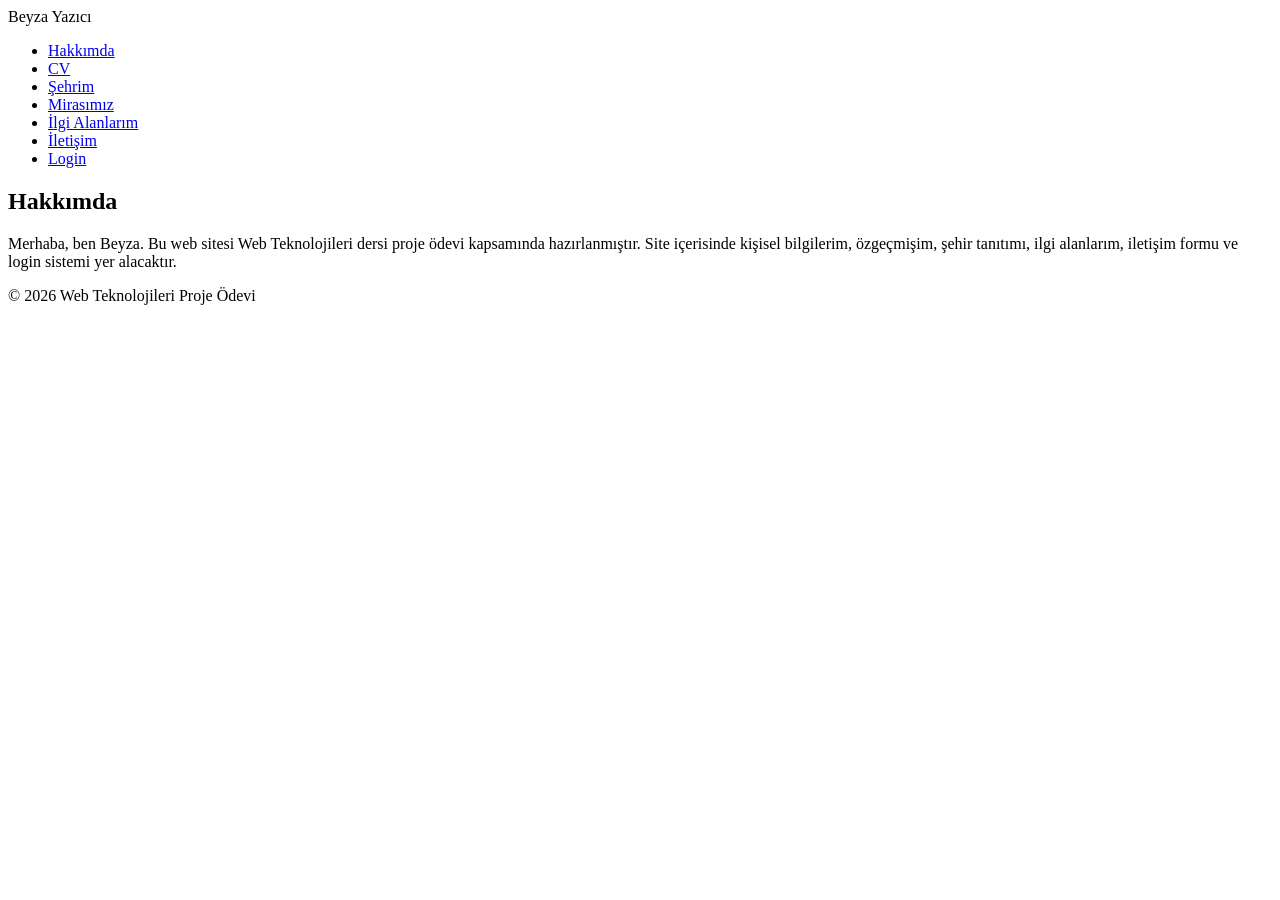
==== index.html @ b82f7637 "add common navbar footer and base styles" ====
<!DOCTYPE html>
<html lang="tr">
<head>
    <meta charset="UTF-8">
    <meta name="viewport" content="width=device-width, initial-scale=1.0">
    <title>Hakkımda | Web Teknolojileri Projesi</title>
    <link rel="stylesheet" href="css/style.css">
</head>
<body>

<header>
    <nav class="navbar">
        <div class="logo">Beyza Yazıcı</div>
        <ul class="nav-links">
            <li><a href="index.html">Hakkımda</a></li>
            <li><a href="cv.html">CV</a></li>
            <li><a href="sehrim.html">Şehrim</a></li>
            <li><a href="mirasimiz.html">Mirasımız</a></li>
            <li><a href="ilgi-alanlarim.html">İlgi Alanlarım</a></li>
            <li><a href="iletisim.html">İletişim</a></li>
            <li><a href="login.html">Login</a></li>
        </ul>
    </nav>
</header>

<main>
    <section class="hero">
        <h1>Hakkımda</h1>
        <p>
            Merhaba, ben Beyza. Bu web sitesi Web Teknolojileri dersi proje ödevi kapsamında hazırlanmıştır.
            Site içerisinde kişisel bilgilerim, özgeçmişim, şehir tanıtımı, ilgi alanlarım, iletişim formu ve login sistemi yer alacaktır.
        </p>
    </section>
</main>

<footer>
    <p>© 2026 Web Teknolojileri Proje Ödevi</p>
</footer>

</body>
</html>
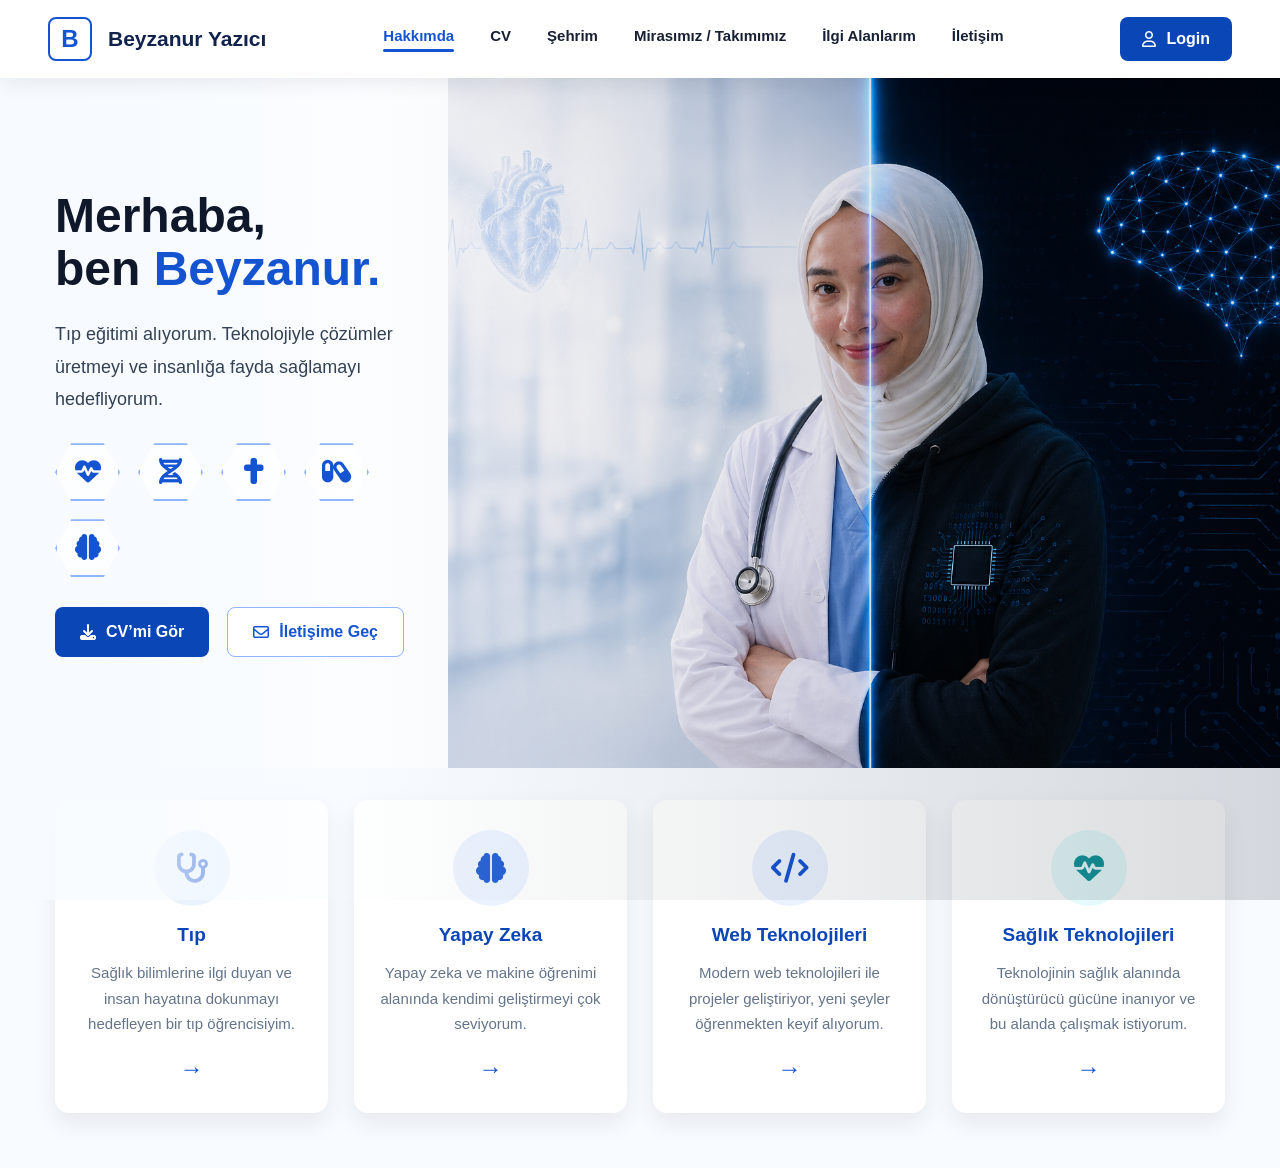
==== commit 2d5d49b0: "Gün 3: Ana sayfa tasarımı ve CV sayfası eklendi" ====
--- a/index.html
+++ b/index.html
@@ -1,41 +1,134 @@
 <!DOCTYPE html>
 <html lang="tr">
 <head>
-    <meta charset="UTF-8">
-    <meta name="viewport" content="width=device-width, initial-scale=1.0">
-    <title>Hakkımda | Web Teknolojileri Projesi</title>
-    <link rel="stylesheet" href="css/style.css">
+  <meta charset="UTF-8" />
+  <meta name="viewport" content="width=device-width, initial-scale=1.0" />
+  <title>Beyzanur Yazıcı | Kişisel Web Sitesi</title>
+
+  <link rel="stylesheet" href="css/style.css" />
+
+  <link
+    rel="stylesheet"
+    href="https://cdnjs.cloudflare.com/ajax/libs/font-awesome/6.5.1/css/all.min.css"
+  />
 </head>
+
 <body>
 
-<header>
-    <nav class="navbar">
-        <div class="logo">Beyza Yazıcı</div>
-        <ul class="nav-links">
-            <li><a href="index.html">Hakkımda</a></li>
-            <li><a href="cv.html">CV</a></li>
-            <li><a href="sehrim.html">Şehrim</a></li>
-            <li><a href="mirasimiz.html">Mirasımız</a></li>
-            <li><a href="ilgi-alanlarim.html">İlgi Alanlarım</a></li>
-            <li><a href="iletisim.html">İletişim</a></li>
-            <li><a href="login.html">Login</a></li>
-        </ul>
+  <!-- NAVBAR -->
+  <header class="navbar">
+    <div class="logo-area">
+      <div class="logo">B</div>
+      <span>Beyzanur Yazıcı</span>
+    </div>
+
+    <nav class="menu">
+      <a href="index.html" class="active">Hakkımda</a>
+      <a href="cv.html">CV</a>
+      <a href="sehrim.html">Şehrim</a>
+      <a href="mirasimiz.html">Mirasımız / Takımımız</a>
+      <a href="ilgi-alanlarim.html">İlgi Alanlarım</a>
+      <a href="iletisim.html">İletişim</a>
     </nav>
-</header>
 
-<main>
+    <a href="login.html" class="login-btn">
+      <i class="fa-regular fa-user"></i>
+      Login
+    </a>
+  </header>
+
+  <!-- HERO SECTION -->
+  <main>
+
     <section class="hero">
-        <h1>Hakkımda</h1>
+      <div class="hero-content">
+        <h1>Merhaba,<br>ben <span>Beyzanur.</span></h1>
+
         <p>
-            Merhaba, ben Beyza. Bu web sitesi Web Teknolojileri dersi proje ödevi kapsamında hazırlanmıştır.
-            Site içerisinde kişisel bilgilerim, özgeçmişim, şehir tanıtımı, ilgi alanlarım, iletişim formu ve login sistemi yer alacaktır.
+          Tıp eğitimi alıyorum. Teknolojiyle çözümler üretmeyi
+          ve insanlığa fayda sağlamayı hedefliyorum.
         </p>
+
+        <div class="icon-grid">
+          <div><i class="fa-solid fa-heart-pulse"></i></div>
+          <div><i class="fa-solid fa-dna"></i></div>
+          <div><i class="fa-solid fa-cross"></i></div>
+          <div><i class="fa-solid fa-capsules"></i></div>
+          <div><i class="fa-solid fa-brain"></i></div>
+        </div>
+
+        <div class="hero-buttons">
+          <a href="cv.html" class="primary-btn">
+            <i class="fa-solid fa-download"></i>
+            CV’mi Gör
+          </a>
+
+          <a href="iletisim.html" class="secondary-btn">
+            <i class="fa-regular fa-envelope"></i>
+            İletişime Geç
+          </a>
+        </div>
+      </div>
+
+      <div class="hero-image">
+        <img src="img/hero-beyza.png" alt="Beyzanur Yazıcı tıp ve teknoloji temalı görsel">
+      </div>
     </section>
-</main>
 
-<footer>
-    <p>© 2026 Web Teknolojileri Proje Ödevi</p>
-</footer>
+    <!-- CARDS -->
+    <section class="interest-section">
+
+      <article class="interest-card">
+        <div class="card-icon">
+          <i class="fa-solid fa-stethoscope"></i>
+        </div>
+        <h3>Tıp</h3>
+        <p>
+          Sağlık bilimlerine ilgi duyan ve insan hayatına dokunmayı
+          hedefleyen bir tıp öğrencisiyim.
+        </p>
+        <span>→</span>
+      </article>
+
+      <article class="interest-card">
+        <div class="card-icon">
+          <i class="fa-solid fa-brain"></i>
+        </div>
+        <h3>Yapay Zeka</h3>
+        <p>
+          Yapay zeka ve makine öğrenimi alanında kendimi geliştirmeyi
+          çok seviyorum.
+        </p>
+        <span>→</span>
+      </article>
+
+      <article class="interest-card">
+        <div class="card-icon">
+          <i class="fa-solid fa-code"></i>
+        </div>
+        <h3>Web Teknolojileri</h3>
+        <p>
+          Modern web teknolojileri ile projeler geliştiriyor, yeni şeyler
+          öğrenmekten keyif alıyorum.
+        </p>
+        <span>→</span>
+      </article>
+
+      <article class="interest-card">
+        <div class="card-icon green">
+          <i class="fa-solid fa-heart-pulse"></i>
+        </div>
+        <h3>Sağlık Teknolojileri</h3>
+        <p>
+          Teknolojinin sağlık alanında dönüştürücü gücüne inanıyor ve
+          bu alanda çalışmak istiyorum.
+        </p>
+        <span>→</span>
+      </article>
+
+    </section>
+
+  </main>
 
 </body>
 </html>
--- a/css/style.css
+++ b/css/style.css
@@ -0,0 +1,606 @@
+* {
+  margin: 0;
+  padding: 0;
+  box-sizing: border-box;
+  font-family: "Segoe UI", sans-serif;
+}
+
+body {
+  background: #f6f9ff;
+  color: #0f172a;
+}
+
+/* NAVBAR */
+
+.navbar {
+  width: 100%;
+  height: 78px;
+  background: #ffffff;
+  display: flex;
+  align-items: center;
+  justify-content: space-between;
+  padding: 0 48px;
+  box-shadow: 0 4px 20px rgba(15, 23, 42, 0.08);
+  position: sticky;
+  top: 0;
+  z-index: 10;
+}
+
+.logo-area {
+  display: flex;
+  align-items: center;
+  gap: 16px;
+  font-size: 21px;
+  font-weight: 700;
+  color: #10224d;
+}
+
+.logo {
+  width: 44px;
+  height: 44px;
+  border: 2px solid #1554d1;
+  color: #1554d1;
+  display: flex;
+  align-items: center;
+  justify-content: center;
+  font-weight: 800;
+  font-size: 24px;
+  border-radius: 8px;
+}
+
+.menu {
+  display: flex;
+  gap: 36px;
+}
+
+.menu a {
+  text-decoration: none;
+  color: #172033;
+  font-weight: 600;
+  font-size: 15px;
+  position: relative;
+  padding-bottom: 8px;
+}
+
+.menu a.active,
+.menu a:hover {
+  color: #1554d1;
+}
+
+.menu a.active::after,
+.menu a:hover::after {
+  content: "";
+  width: 100%;
+  height: 3px;
+  background: #1554d1;
+  position: absolute;
+  left: 0;
+  bottom: 0;
+  border-radius: 6px;
+}
+
+.login-btn {
+  text-decoration: none;
+  background: #0b46b7;
+  color: white;
+  padding: 13px 22px;
+  border-radius: 8px;
+  font-weight: 600;
+  display: flex;
+  gap: 10px;
+  align-items: center;
+}
+
+/* HERO */
+
+.hero {
+  min-height: 690px;
+  display: grid;
+  grid-template-columns: 35% 65%;
+  align-items: center;
+  background: linear-gradient(90deg, #f7fbff 0%, #ffffff 45%, #06111f 100%);
+  overflow: hidden;
+}
+
+.hero-content {
+  padding-left: 55px;
+  z-index: 2;
+}
+
+.hero-content h1 {
+  font-size: 48px;
+  line-height: 1.12;
+  margin-bottom: 22px;
+  color: #0f172a;
+}
+
+.hero-content h1 span {
+  color: #1554d1;
+}
+
+.hero-content p {
+  max-width: 390px;
+  font-size: 18px;
+  line-height: 1.8;
+  color: #334155;
+  margin-bottom: 28px;
+  font-weight: 500;
+}
+
+.icon-grid {
+  display: flex;
+  flex-wrap: wrap;
+  gap: 18px;
+  max-width: 320px;
+  margin-bottom: 30px;
+}
+
+.icon-grid div {
+  width: 65px;
+  height: 58px;
+  border: 2px solid #8fb5ff;
+  color: #1554d1;
+  display: flex;
+  align-items: center;
+  justify-content: center;
+  font-size: 26px;
+  clip-path: polygon(
+    25% 0%,
+    75% 0%,
+    100% 50%,
+    75% 100%,
+    25% 100%,
+    0% 50%
+  );
+  background: rgba(255, 255, 255, 0.75);
+}
+
+.hero-buttons {
+  display: flex;
+  gap: 18px;
+}
+
+.primary-btn,
+.secondary-btn {
+  text-decoration: none;
+  padding: 15px 25px;
+  border-radius: 8px;
+  font-weight: 700;
+  display: inline-flex;
+  gap: 10px;
+  align-items: center;
+}
+
+.primary-btn {
+  background: #0b46b7;
+  color: white;
+}
+
+.secondary-btn {
+  background: white;
+  color: #1554d1;
+  border: 1.5px solid #8fb5ff;
+}
+
+.hero-image {
+  height: 100%;
+  display: flex;
+  align-items: center;
+  justify-content: center;
+}
+
+.hero-image img {
+  width: 100%;
+  height: 690px;
+  object-fit: cover;
+  object-position: center;
+}
+
+.hero-image::before {
+  content: "";
+  position: absolute;
+  inset: 0;
+  background: linear-gradient(
+    90deg,
+    #f7fbff 0%,
+    rgba(247, 251, 255, 0.75) 12%,
+    rgba(247, 251, 255, 0.15) 28%,
+    rgba(6, 17, 31, 0.05) 55%,
+    rgba(6, 17, 31, 0.15) 100%
+  );
+  z-index: 1;
+  pointer-events: none;
+}
+/* CARDS */
+
+.interest-section {
+  display: grid;
+  grid-template-columns: repeat(4, 1fr);
+  gap: 26px;
+  padding: 32px 55px 55px;
+  background: #f8fbff;
+}
+
+.interest-card {
+  background: white;
+  min-height: 270px;
+  border-radius: 14px;
+  padding: 30px 24px;
+  text-align: center;
+  box-shadow: 0 10px 25px rgba(15, 23, 42, 0.08);
+  transition: 0.3s ease;
+}
+
+.interest-card:hover {
+  transform: translateY(-8px);
+  box-shadow: 0 16px 34px rgba(15, 23, 42, 0.14);
+}
+
+.card-icon {
+  width: 76px;
+  height: 76px;
+  border-radius: 50%;
+  background: #eaf2ff;
+  color: #1554d1;
+  display: flex;
+  align-items: center;
+  justify-content: center;
+  font-size: 30px;
+  margin: 0 auto 18px;
+}
+
+.card-icon.green {
+  background: #e5fbfb;
+  color: #15959b;
+}
+
+.interest-card h3 {
+  color: #0b46b7;
+  font-size: 19px;
+  margin-bottom: 14px;
+}
+
+.interest-card p {
+  color: #64748b;
+  line-height: 1.7;
+  font-size: 15px;
+  margin-bottom: 18px;
+}
+
+.interest-card span {
+  color: #1554d1;
+  font-size: 24px;
+  font-weight: 700;
+}
+
+/* RESPONSIVE */
+
+@media (max-width: 1100px) {
+  .navbar {
+    padding: 0 24px;
+  }
+
+  .menu {
+    gap: 20px;
+  }
+
+  .hero {
+    grid-template-columns: 1fr;
+  }
+
+  .hero-content {
+    padding: 50px 35px;
+  }
+
+  .hero-image img {
+    height: auto;
+  }
+
+  .interest-section {
+    grid-template-columns: repeat(2, 1fr);
+  }
+}
+
+@media (max-width: 768px) {
+  .navbar {
+    height: auto;
+    padding: 20px;
+    flex-direction: column;
+    gap: 18px;
+  }
+
+  .menu {
+    flex-wrap: wrap;
+    justify-content: center;
+    gap: 18px;
+  }
+
+  .hero-content h1 {
+    font-size: 38px;
+  }
+
+  .hero-buttons {
+    flex-direction: column;
+    max-width: 260px;
+  }
+
+  .interest-section {
+    grid-template-columns: 1fr;
+    padding: 28px 22px;
+  }
+}
+
+
+/* CV PAGE */
+
+.cv-page {
+  background: #f8fbff;
+  min-height: 100vh;
+}
+
+.cv-hero {
+  padding: 80px 55px 55px;
+  background: linear-gradient(135deg, #ffffff 0%, #eef5ff 55%, #dcecff 100%);
+}
+
+.small-title {
+  color: #1554d1;
+  font-weight: 800;
+  letter-spacing: 1px;
+  margin-bottom: 12px;
+  text-transform: uppercase;
+}
+
+.cv-hero h1 {
+  max-width: 850px;
+  font-size: 44px;
+  color: #0f172a;
+  margin-bottom: 18px;
+}
+
+.cv-hero p {
+  max-width: 850px;
+  font-size: 18px;
+  line-height: 1.8;
+  color: #475569;
+}
+
+.cv-layout {
+  display: grid;
+  grid-template-columns: 320px 1fr;
+  gap: 30px;
+  padding: 40px 55px 70px;
+}
+
+.cv-profile-card {
+  background: white;
+  border-radius: 18px;
+  padding: 32px 24px;
+  box-shadow: 0 12px 30px rgba(15, 23, 42, 0.08);
+  text-align: center;
+  height: fit-content;
+  position: sticky;
+  top: 110px;
+}
+
+.profile-icon {
+  width: 88px;
+  height: 88px;
+  background: #eaf2ff;
+  color: #1554d1;
+  border-radius: 50%;
+  display: flex;
+  align-items: center;
+  justify-content: center;
+  margin: 0 auto 18px;
+  font-size: 34px;
+}
+
+.cv-profile-card h2 {
+  color: #0f172a;
+  margin-bottom: 8px;
+}
+
+.dual-role {
+  color: #1554d1;
+  font-weight: 800;
+  line-height: 1.6;
+  margin-bottom: 12px;
+}
+
+.badge {
+  background: #0b46b7;
+  color: white;
+  padding: 8px 14px;
+  border-radius: 999px;
+  font-size: 13px;
+  font-weight: 700;
+  margin: 10px auto 24px;
+  display: inline-block;
+}
+
+.profile-info {
+  display: flex;
+  flex-direction: column;
+  gap: 14px;
+  text-align: left;
+}
+
+.profile-info span {
+  color: #475569;
+  font-weight: 600;
+  display: flex;
+  gap: 10px;
+  align-items: center;
+}
+
+.profile-info i {
+  color: #1554d1;
+}
+
+.cv-content {
+  display: flex;
+  flex-direction: column;
+  gap: 28px;
+}
+
+.cv-section {
+  background: white;
+  border-radius: 18px;
+  padding: 32px;
+  box-shadow: 0 12px 30px rgba(15, 23, 42, 0.07);
+}
+
+.section-header {
+  display: flex;
+  align-items: center;
+  gap: 14px;
+  margin-bottom: 26px;
+}
+
+.section-header i {
+  width: 46px;
+  height: 46px;
+  border-radius: 14px;
+  background: #eaf2ff;
+  color: #1554d1;
+  display: flex;
+  align-items: center;
+  justify-content: center;
+  font-size: 20px;
+}
+
+.section-header h2 {
+  color: #0f172a;
+  font-size: 25px;
+}
+
+.timeline-item {
+  border-left: 3px solid #1554d1;
+  padding-left: 22px;
+  margin-bottom: 26px;
+  position: relative;
+}
+
+.timeline-item:last-child {
+  margin-bottom: 0;
+}
+
+.timeline-item::before {
+  content: "";
+  width: 13px;
+  height: 13px;
+  background: #1554d1;
+  border-radius: 50%;
+  position: absolute;
+  left: -8px;
+  top: 4px;
+}
+
+.timeline-date {
+  color: #1554d1;
+  font-weight: 800;
+  font-size: 14px;
+}
+
+.timeline-item h3 {
+  margin: 8px 0;
+  color: #0f172a;
+  font-size: 20px;
+}
+
+.timeline-item p,
+.cv-text {
+  color: #64748b;
+  line-height: 1.8;
+  font-size: 16px;
+}
+
+.skill-grid {
+  display: grid;
+  grid-template-columns: repeat(4, 1fr);
+  gap: 18px;
+}
+
+.skill-card {
+  background: #f8fbff;
+  border: 1px solid #e0ebff;
+  border-radius: 16px;
+  padding: 22px 18px;
+  text-align: center;
+  transition: 0.3s ease;
+}
+
+.skill-card:hover {
+  transform: translateY(-6px);
+  box-shadow: 0 12px 25px rgba(15, 23, 42, 0.1);
+}
+
+.skill-card i {
+  font-size: 34px;
+  color: #1554d1;
+  margin-bottom: 12px;
+}
+
+.skill-card h3 {
+  color: #0b46b7;
+  margin-bottom: 8px;
+}
+
+.skill-card p {
+  color: #64748b;
+  font-size: 14px;
+  line-height: 1.5;
+}
+
+.tag-list {
+  display: flex;
+  flex-wrap: wrap;
+  gap: 14px;
+}
+
+.tag-list span {
+  background: #eaf2ff;
+  color: #1554d1;
+  padding: 11px 18px;
+  border-radius: 999px;
+  font-weight: 700;
+}
+
+/* CV RESPONSIVE */
+
+@media (max-width: 1000px) {
+  .cv-layout {
+    grid-template-columns: 1fr;
+  }
+
+  .cv-profile-card {
+    position: static;
+  }
+
+  .skill-grid {
+    grid-template-columns: repeat(2, 1fr);
+  }
+}
+
+@media (max-width: 650px) {
+  .cv-hero {
+    padding: 55px 24px 35px;
+  }
+
+  .cv-hero h1 {
+    font-size: 34px;
+  }
+
+  .cv-layout {
+    padding: 28px 22px 50px;
+  }
+
+  .cv-section {
+    padding: 24px;
+  }
+
+  .skill-grid {
+    grid-template-columns: 1fr;
+  }
+}
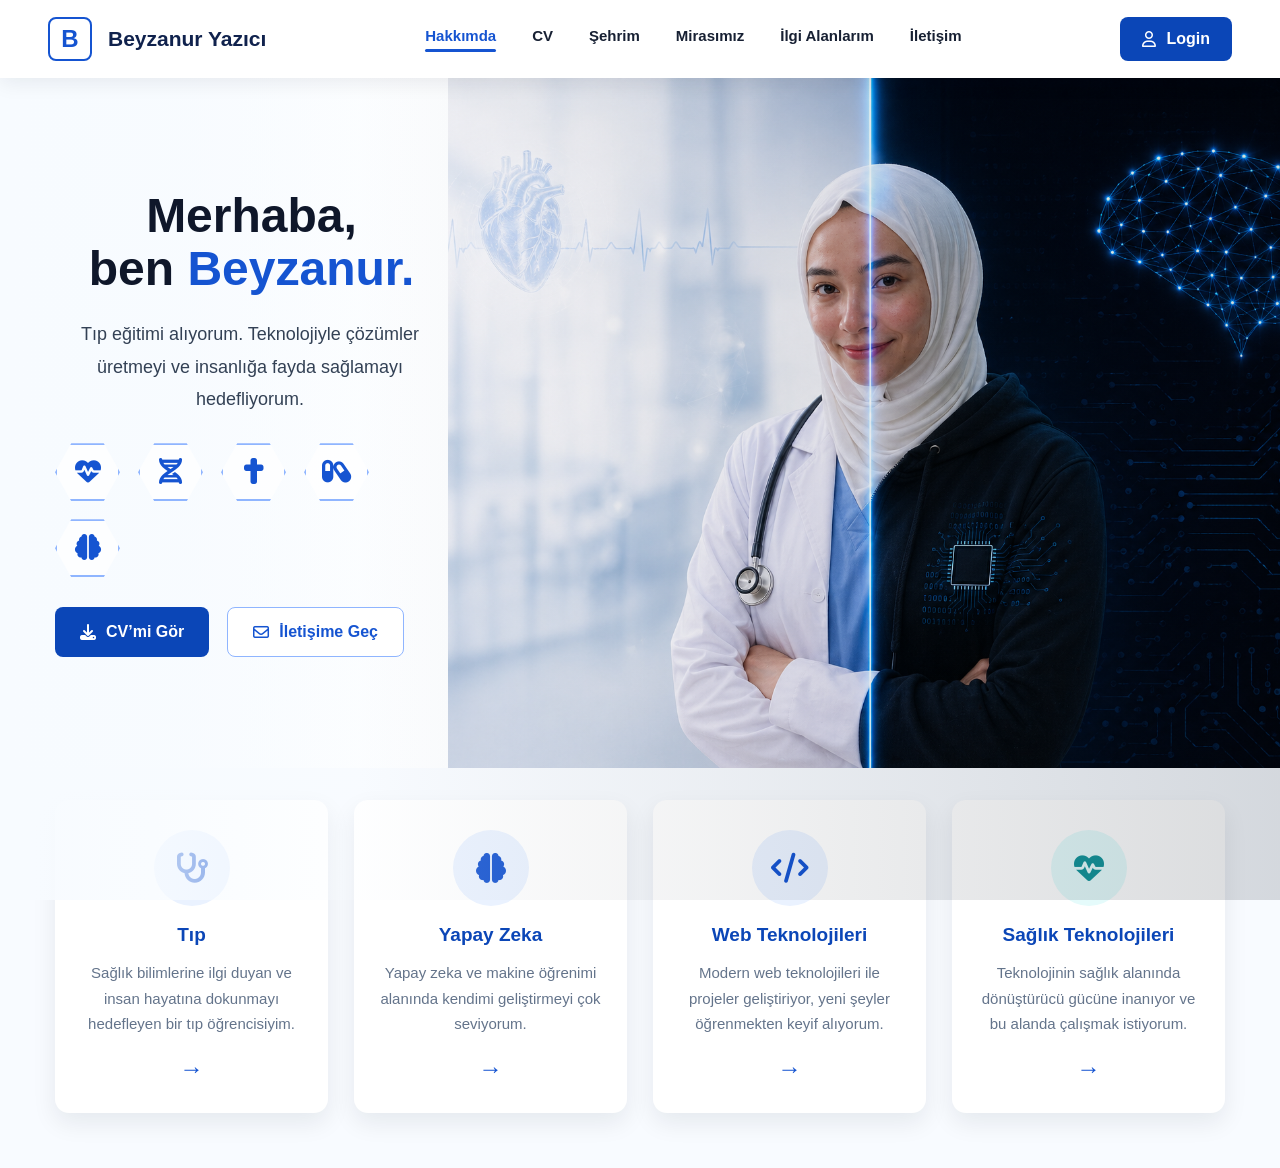
==== commit 2305b144: "mirasimiz ve sehrim sayfasi tasarim duzenlemeleri ve navbar eklendi" ====
--- a/index.html
+++ b/index.html
@@ -26,7 +26,7 @@
       <a href="index.html" class="active">Hakkımda</a>
       <a href="cv.html">CV</a>
       <a href="sehrim.html">Şehrim</a>
-      <a href="mirasimiz.html">Mirasımız / Takımımız</a>
+      <a href="mirasimiz.html">Mirasımız</a>
       <a href="ilgi-alanlarim.html">İlgi Alanlarım</a>
       <a href="iletisim.html">İletişim</a>
     </nav>
--- a/css/style.css
+++ b/css/style.css
@@ -603,4 +603,133 @@
   .skill-grid {
     grid-template-columns: 1fr;
   }
+}
+
+body {
+    text-align: center;
+    font-family: Arial;
+    
+}
+
+/* Şehrim */
+
+body {
+    background: linear-gradient(to right, #f5f7fa, #e4e8f0);
+}
+
+.sehir-baslik {
+    color: #2c7be5;
+    font-weight: 700;
+    font-size: 2.5rem;
+}
+
+.slider {
+     position: relative;
+    max-width: 700px;
+    margin: auto;
+    border-radius: 12px;
+    overflow: hidden;
+    box-shadow: 0 8px 20px rgba(0,0,0,0.1);
+    margin-bottom: 30px;
+}
+
+.slider img {
+    width: 100%;
+}
+
+.buttons {
+    position: absolute;
+    top: 50%;
+    width: 100%;
+    display: flex;
+    justify-content: space-between;
+    transform: translateY(-50%);
+}
+
+.buttons button {
+    background: rgba(0,0,0,0.4);
+    color: white;
+    border: none;
+    font-size: 20px;
+    padding: 8px 12px;
+    border-radius: 50%;
+}
+
+.sehir-bilgiler {
+    max-width: 800px;
+    margin: 40px auto;
+    background: white;
+    padding: 25px;
+    border-radius: 12px;
+    box-shadow: 0 8px 20px rgba(0,0,0,0.08);
+}
+
+
+.sehir-bilgiler h2 {
+    margin-top: 20px;
+    color: #2c7be5;
+    font-weight: 600;
+}
+
+
+/* Mirasımız */
+.miras-kart {
+    max-width: 800px;
+    margin: auto;
+    background: white;
+    padding: 25px;
+    border-radius: 12px;
+    box-shadow: 0 8px 20px rgba(0,0,0,0.08);
+}
+
+.miras-kart h2 {
+    color: #2c7be5;
+    margin-top: 20px;
+}
+
+.miras-img img {
+    max-width: 700px;
+}
+
+/* GENEL ARKA PLAN */
+body {
+    background: linear-gradient(to right, #f5f7fa, #e4e8f0);
+}
+
+/* LOGO */
+.logo-box {
+    border: 2px solid #2c7be5;
+    padding: 5px 10px;
+    border-radius: 8px;
+    margin-right: 8px;
+    color: #2c7be5;
+}
+
+/* NAVBAR */
+.navbar .nav-link {
+    font-weight: 500;
+}
+
+.navbar .nav-link.active {
+    color: #2c7be5;
+    border-bottom: 2px solid #2c7be5;
+}
+
+/* BAŞLIK */
+.sehir-baslik {
+    color: #2c7be5;
+    font-weight: 700;
+}
+
+/* KART */
+.miras-kart {
+    background: white;
+    padding: 25px;
+    border-radius: 12px;
+    box-shadow: 0 8px 20px rgba(0,0,0,0.08);
+}
+
+.miras-kart h2 {
+    color: #2c7be5;
+    margin-top: 15px;
 }
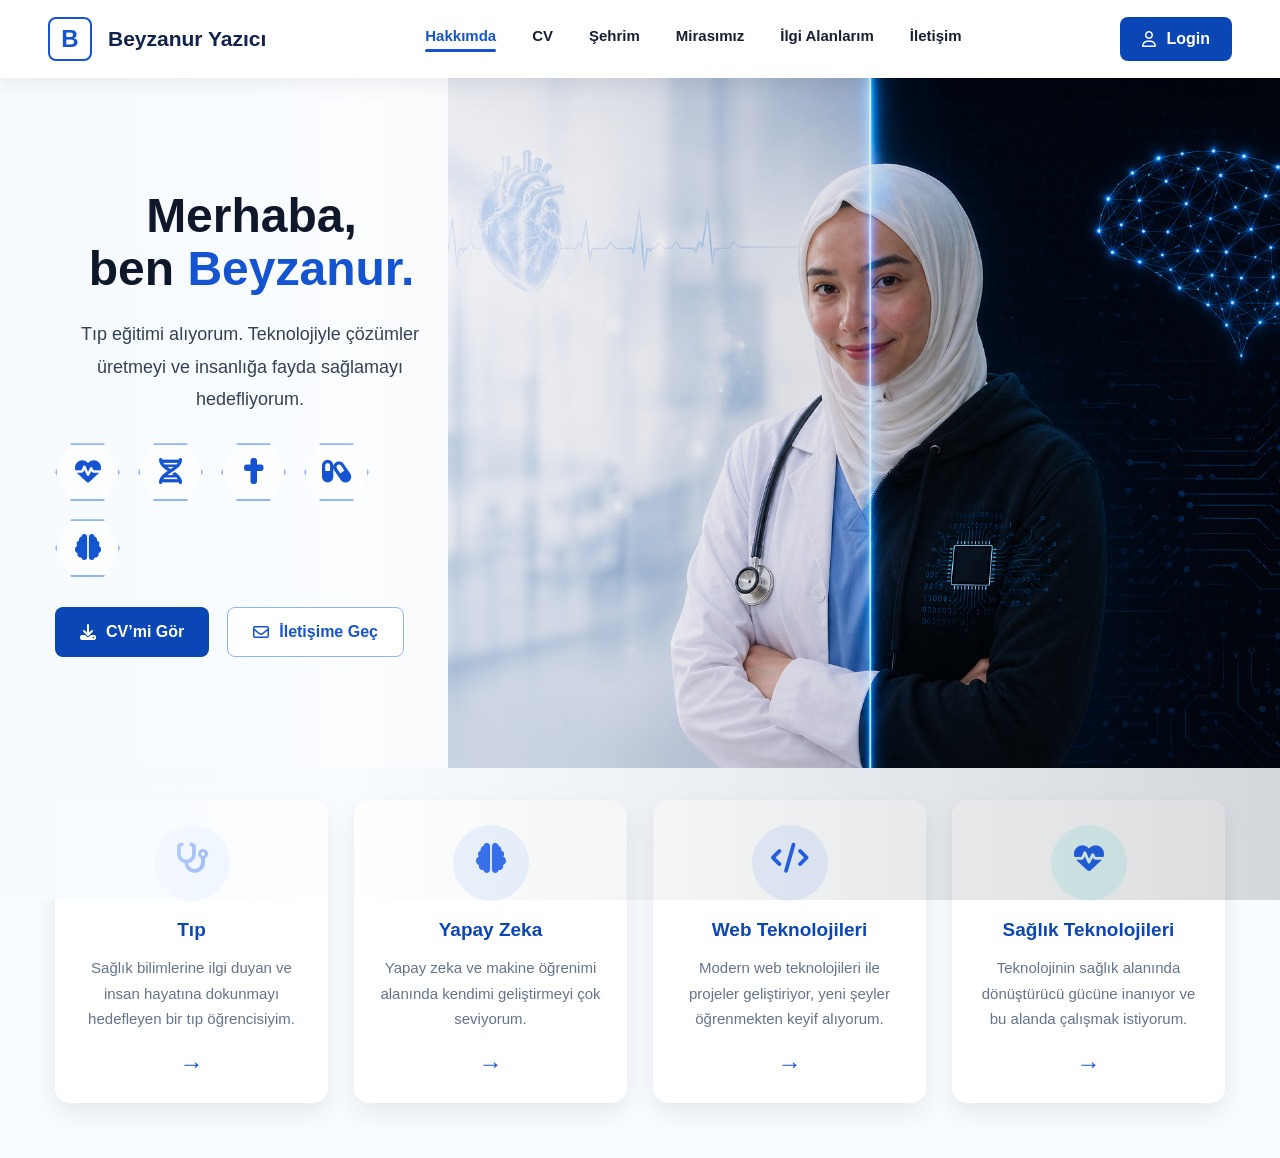
==== commit 0e60ba23: "7.gün: login sistemi geliştirildi, iletişim formu tasarımı iyileştirildi, ilgi alanları sayfasına AP" ====
--- a/index.html
+++ b/index.html
@@ -75,6 +75,11 @@
       </div>
     </section>
 
+    <section class="about-intro">
+
+
+</section>
+
     <!-- CARDS -->
     <section class="interest-section">
 
--- a/css/style.css
+++ b/css/style.css
@@ -211,6 +211,8 @@
   z-index: 1;
   pointer-events: none;
 }
+
+
 /* CARDS */
 
 .interest-section {
@@ -732,4 +734,252 @@
 .miras-kart h2 {
     color: #2c7be5;
     margin-top: 15px;
+}
+
+/* İlgi Alanlarım */
+
+/* SAYFA ARKA PLAN */
+body {
+    background: linear-gradient(to right, #f5f7fa, #e4e8f0);
+}
+
+/* BAŞLIK */
+.sehir-baslik {
+    color: #2c7be5;
+    font-weight: 700;
+}
+
+/* KART */
+.ilgi-kart {
+    background: white;
+    padding: 30px 20px;
+    border-radius: 16px;
+    text-align: center;
+    box-shadow: 0 10px 25px rgba(0,0,0,0.08);
+    transition: all 0.3s ease;
+}
+
+/* HOVER EFEKT */
+.ilgi-kart:hover {
+    transform: translateY(-8px);
+    box-shadow: 0 15px 35px rgba(0,0,0,0.15);
+}
+
+/* İKON */
+.icon {
+    font-size: 40px;
+    margin-bottom: 10px;
+}
+
+/* BAŞLIK */
+.ilgi-kart h3 {
+    color: #2c7be5;
+    margin-bottom: 10px;
+}
+
+/* METİN */
+.ilgi-kart p {
+    color: #555;
+    font-size: 14px;
+}
+
+/* API */
+#sonuclar .card {
+    box-shadow: 0 10px 25px rgba(0,0,0,0.1);
+    border-radius: 12px;
+}
+
+#sonuclar img {
+    width: 100%;
+    border-radius: 10px;
+    margin-top: 10px;
+}
+
+/* LOGIN SAYFASI */
+
+.login-container {
+  height: 100vh;
+  display: flex;
+  justify-content: center;
+  align-items: center;
+  background: linear-gradient(135deg, #2563eb, #1e3a8a);
+  font-family: 'Segoe UI', Tahoma, sans-serif;
+}
+
+/* BOX */
+.login-box {
+  background: #ffffff;
+  padding: 40px 30px;
+  border-radius: 16px;
+  width: 350px;
+  box-shadow: 0 20px 40px rgba(0, 0, 0, 0.15);
+  text-align: center;
+  animation: fadeIn 0.6s ease;
+}
+
+/* BAŞLIK */
+.login-box h2 {
+  margin-bottom: 25px;
+  color: #1e3a8a;
+  font-weight: 600;
+}
+
+/* INPUT */
+.login-box input {
+  width: 100%;
+  padding: 12px;
+  margin: 10px 0;
+  border-radius: 10px;
+  border: 1px solid #ddd;
+  outline: none;
+  transition: all 0.3s ease;
+  font-size: 14px;
+}
+
+.login-box input:focus {
+  border-color: #2563eb;
+  box-shadow: 0 0 8px rgba(37, 99, 235, 0.3);
+}
+
+/* BUTTON */
+.login-box button {
+  width: 100%;
+  padding: 12px;
+  margin-top: 15px;
+  background: linear-gradient(135deg, #2563eb, #1e40af);
+  color: white;
+  border: none;
+  border-radius: 10px;
+  cursor: pointer;
+  font-size: 15px;
+  font-weight: 500;
+  transition: all 0.3s ease;
+}
+
+.login-box button:hover {
+  transform: translateY(-2px);
+  box-shadow: 0 10px 20px rgba(37, 99, 235, 0.3);
+}
+
+/* HATA MESAJI */
+.error {
+  color: #dc2626;
+  margin-top: 12px;
+  font-size: 14px;
+}
+
+/* ANİMASYON */
+@keyframes fadeIn {
+  from {
+    opacity: 0;
+    transform: translateY(20px);
+  }
+  to {
+    opacity: 1;
+    transform: translateY(0);
+  }
+}
+
+/* iletişim */
+
+.form-container {
+  max-width: 700px;
+  margin: 80px auto;
+  background: white;
+  padding: 40px;
+  border-radius: 16px;
+  box-shadow: 0 15px 40px rgba(0,0,0,0.1);
+}
+
+.form-group {
+  margin-bottom: 20px;
+}
+
+.custom-input {
+  border-radius: 10px !important;
+  padding: 12px !important;
+}
+
+.custom-input:focus {
+  border-color: #2563eb !important;
+  box-shadow: 0 0 8px rgba(37,99,235,0.3) !important;
+}
+
+.btn {
+  border-radius: 10px !important;
+}
+
+
+/* ilgi alanlarım */
+/* HERO */
+.interest-hero {
+  text-align: center;
+  padding: 80px 20px;
+  background: linear-gradient(135deg, #2563eb, #1e3a8a);
+  color: white;
+}
+
+.interest-hero h1 {
+  font-size: 40px;
+  margin-bottom: 10px;
+}
+
+/* GRID */
+.interest-grid {
+  display: grid;
+  grid-template-columns: repeat(auto-fit, minmax(220px, 1fr));
+  gap: 25px;
+  padding: 60px 10%;
+}
+
+/* CARD */
+.interest-card {
+  background: white;
+  padding: 25px;
+  border-radius: 15px;
+  text-align: center;
+  transition: 0.3s;
+  box-shadow: 0 10px 25px rgba(0,0,0,0.08);
+}
+
+.interest-card i {
+  font-size: 30px;
+  color: #2563eb;
+  margin-bottom: 10px;
+}
+
+.interest-card:hover {
+  transform: translateY(-8px);
+  box-shadow: 0 20px 40px rgba(0,0,0,0.15);
+}
+
+/* API */
+.api-section {
+  padding: 60px 10%;
+  text-align: center;
+}
+
+.api-box {
+  margin-top: 20px;
+}
+
+.api-box input {
+  padding: 12px;
+  width: 250px;
+  border-radius: 10px;
+  border: 1px solid #ccc;
+}
+
+.api-box button {
+  padding: 12px 20px;
+  background: #2563eb;
+  color: white;
+  border: none;
+  border-radius: 10px;
+  margin-left: 10px;
+  cursor: pointer;
+}
+
+#filmSonuc {
+  margin-top: 20px;
 }
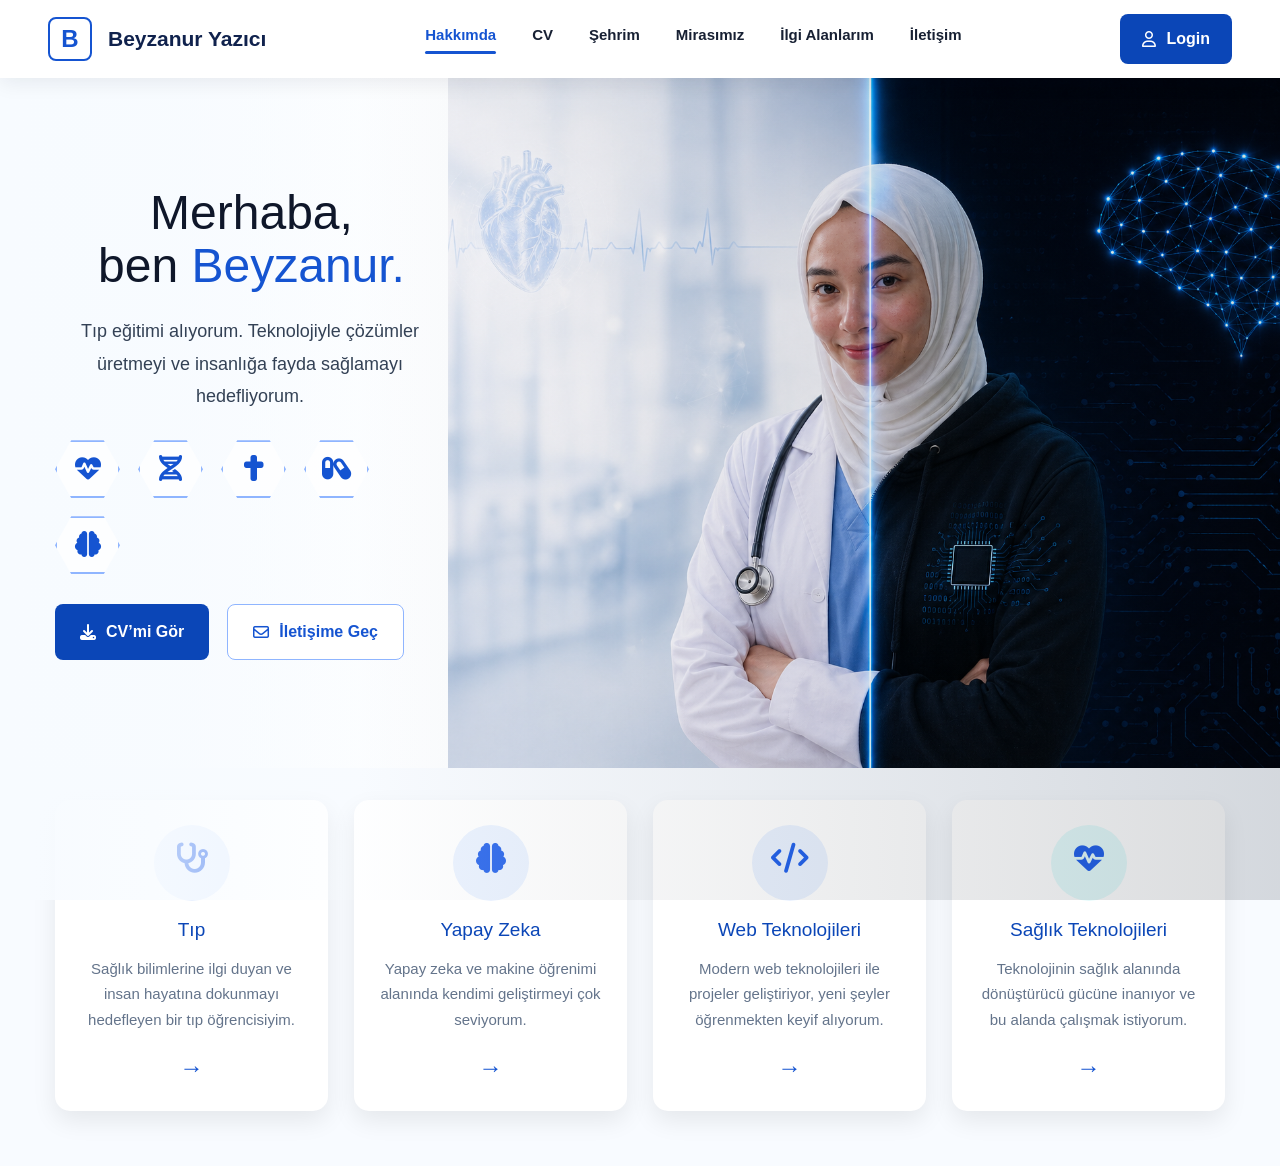
==== commit 9874147b: "İletişim ve şehrim sayfalarının tasarımı geliştirildi" ====
--- a/index.html
+++ b/index.html
@@ -4,6 +4,15 @@
   <meta charset="UTF-8" />
   <meta name="viewport" content="width=device-width, initial-scale=1.0" />
   <title>Beyzanur Yazıcı | Kişisel Web Sitesi</title>
+
+   <!-- Bootstrap -->
+  <link href="https://cdn.jsdelivr.net/npm/bootstrap@5.3.0/dist/css/bootstrap.min.css" rel="stylesheet" />
+
+  <!-- Font Awesome -->
+  <link
+    rel="stylesheet"
+    href="https://cdnjs.cloudflare.com/ajax/libs/font-awesome/6.5.1/css/all.min.css"
+  />
 
   <link rel="stylesheet" href="css/style.css" />
 
--- a/css/style.css
+++ b/css/style.css
@@ -615,62 +615,271 @@
 
 /* Şehrim */
 
-body {
-    background: linear-gradient(to right, #f5f7fa, #e4e8f0);
-}
-
-.sehir-baslik {
-    color: #2c7be5;
-    font-weight: 700;
-    font-size: 2.5rem;
-}
-
-.slider {
-     position: relative;
-    max-width: 700px;
-    margin: auto;
-    border-radius: 12px;
-    overflow: hidden;
-    box-shadow: 0 8px 20px rgba(0,0,0,0.1);
-    margin-bottom: 30px;
-}
-
-.slider img {
-    width: 100%;
-}
-
-.buttons {
-    position: absolute;
-    top: 50%;
-    width: 100%;
-    display: flex;
-    justify-content: space-between;
-    transform: translateY(-50%);
-}
-
-.buttons button {
-    background: rgba(0,0,0,0.4);
-    color: white;
-    border: none;
-    font-size: 20px;
-    padding: 8px 12px;
-    border-radius: 50%;
-}
-
-.sehir-bilgiler {
-    max-width: 800px;
-    margin: 40px auto;
-    background: white;
-    padding: 25px;
-    border-radius: 12px;
-    box-shadow: 0 8px 20px rgba(0,0,0,0.08);
-}
-
-
-.sehir-bilgiler h2 {
-    margin-top: 20px;
-    color: #2c7be5;
-    font-weight: 600;
+.city-hero{
+    min-height:100vh;
+    padding:140px 8%;
+    display:grid;
+    grid-template-columns:1fr 1.1fr;
+    gap:60px;
+    align-items:center;
+    background:linear-gradient(to bottom,#eef4ff,#f8fbff);
+}
+
+.city-badge{
+    display:inline-flex;
+    align-items:center;
+    gap:10px;
+    background:#e8f0ff;
+    color:#2563eb;
+    padding:12px 20px;
+    border-radius:50px;
+    font-weight:700;
+    margin-bottom:25px;
+}
+
+.city-left h1{
+    font-size:88px;
+    font-weight:800;
+    color:#0f172a;
+    margin-bottom:25px;
+}
+
+.city-left p{
+    font-size:22px;
+    line-height:1.8;
+    color:#475569;
+    max-width:600px;
+}
+
+.city-stats{
+    display:flex;
+    gap:20px;
+    margin-top:50px;
+    flex-wrap:wrap;
+}
+
+.stat-card{
+    background:white;
+    padding:25px;
+    border-radius:25px;
+    min-width:170px;
+    box-shadow:0 10px 35px rgba(37,99,235,0.08);
+}
+
+.stat-card i{
+    font-size:28px;
+    color:#2563eb;
+    margin-bottom:15px;
+}
+
+.stat-card h3{
+    font-size:28px;
+    font-weight:800;
+    margin-bottom:5px;
+}
+
+.stat-card span{
+    color:#64748b;
+}
+
+.modern-slider{
+    position:relative;
+}
+
+.modern-slider img{
+    width:100%;
+    height:650px;
+    object-fit:cover;
+    border-radius:35px;
+    box-shadow:0 20px 60px rgba(0,0,0,0.15);
+}
+
+.slider-btn{
+    position:absolute;
+    top:50%;
+    transform:translateY(-50%);
+    width:60px;
+    height:60px;
+    border:none;
+    border-radius:50%;
+    background:white;
+    box-shadow:0 10px 30px rgba(0,0,0,0.15);
+    cursor:pointer;
+    font-size:20px;
+}
+
+.slider-btn.left{
+    left:20px;
+}
+
+.slider-btn.right{
+    right:20px;
+}
+
+.city-info-section,
+.places-section{
+    padding:80px 8%;
+}
+
+.section-title{
+    text-align:center;
+    margin-bottom:60px;
+}
+
+.section-title i{
+    font-size:34px;
+    color:#2563eb;
+    margin-bottom:15px;
+}
+
+.section-title h2{
+    font-size:48px;
+    font-weight:800;
+    color:#0f172a;
+}
+
+.info-grid{
+    display:grid;
+    grid-template-columns:repeat(4,1fr);
+    gap:25px;
+}
+
+.info-card{
+    background:white;
+    padding:40px 30px;
+    border-radius:30px;
+    text-align:center;
+    box-shadow:0 10px 40px rgba(37,99,235,0.08);
+    transition:0.3s;
+}
+
+.info-card:hover{
+    transform:translateY(-10px);
+}
+
+.info-card i{
+    font-size:35px;
+    color:#2563eb;
+    margin-bottom:20px;
+}
+
+.info-card h3{
+    margin-bottom:15px;
+    font-weight:700;
+}
+
+.info-card p{
+    color:#64748b;
+    line-height:1.7;
+}
+
+.places-grid{
+    display:grid;
+    grid-template-columns:repeat(4,1fr);
+    gap:25px;
+}
+
+.place-card{
+    background:white;
+    border-radius:30px;
+    overflow:hidden;
+    box-shadow:0 10px 40px rgba(37,99,235,0.08);
+    transition:0.3s;
+}
+
+.place-card:hover{
+    transform:translateY(-10px);
+}
+
+.place-card img{
+    width:100%;
+    height:240px;
+    object-fit:cover;
+}
+
+.place-content{
+    padding:25px;
+}
+
+.place-content h3{
+    margin-bottom:12px;
+    font-size:22px;
+    font-weight:700;
+}
+
+.place-content p{
+    color:#64748b;
+    line-height:1.7;
+}
+
+.culture-box{
+    margin:80px 8%;
+    background:linear-gradient(135deg,#eef4ff,#ffffff);
+    padding:50px;
+    border-radius:35px;
+    display:flex;
+    gap:35px;
+    align-items:center;
+}
+
+.culture-icon{
+    width:100px;
+    height:100px;
+    border-radius:50%;
+    background:white;
+    display:flex;
+    justify-content:center;
+    align-items:center;
+    font-size:40px;
+    color:#2563eb;
+    box-shadow:0 10px 30px rgba(37,99,235,0.1);
+}
+
+.culture-box h2{
+    margin-bottom:15px;
+    font-size:40px;
+    font-weight:800;
+}
+
+.culture-box p{
+    color:#475569;
+    line-height:1.8;
+    font-size:18px;
+}
+
+@media(max-width:1100px){
+
+    .city-hero{
+        grid-template-columns:1fr;
+    }
+
+    .info-grid,
+    .places-grid{
+        grid-template-columns:repeat(2,1fr);
+    }
+
+}
+
+@media(max-width:768px){
+
+    .city-left h1{
+        font-size:60px;
+    }
+
+    .modern-slider img{
+        height:400px;
+    }
+
+    .info-grid,
+    .places-grid{
+        grid-template-columns:1fr;
+    }
+
+    .culture-box{
+        flex-direction:column;
+        text-align:center;
+    }
+
 }
 
 
@@ -881,33 +1090,184 @@
 }
 
 /* iletişim */
-
-.form-container {
-  max-width: 700px;
-  margin: 80px auto;
-  background: white;
-  padding: 40px;
-  border-radius: 16px;
-  box-shadow: 0 15px 40px rgba(0,0,0,0.1);
-}
-
-.form-group {
-  margin-bottom: 20px;
-}
-
-.custom-input {
-  border-radius: 10px !important;
-  padding: 12px !important;
-}
-
-.custom-input:focus {
-  border-color: #2563eb !important;
-  box-shadow: 0 0 8px rgba(37,99,235,0.3) !important;
-}
-
-.btn {
-  border-radius: 10px !important;
-}
+.contact-wrapper{
+    min-height:100vh;
+    padding:120px 20px 60px;
+    background:
+    linear-gradient(to bottom,#eef4ff,#f8fbff);
+    display:flex;
+    justify-content:center;
+    align-items:center;
+}
+
+.contact-card{
+    width:100%;
+    max-width:1100px;
+    background:white;
+    border-radius:30px;
+    padding:50px;
+    box-shadow:0 20px 60px rgba(37,99,235,0.12);
+}
+
+.contact-header{
+    text-align:center;
+    margin-bottom:45px;
+    color:#2563eb;
+}
+
+.contact-badge{
+    display:inline-flex;
+    align-items:center;
+    gap:10px;
+    background:#e8f0ff;
+    color:#2563eb;
+    padding:10px 18px;
+    border-radius:50px;
+    font-weight:600;
+    margin-bottom:20px;
+}
+
+.contact-header h1{
+    font-size:56px;
+    font-weight:800;
+   color:#2563eb;
+    margin-bottom:18px;
+}
+
+.contact-header p{
+    color:#2563eb;
+    font-size:18px;
+}
+
+.form-grid{
+    display:grid;
+    grid-template-columns:1fr 1fr;
+    gap:25px;
+}
+
+.form-group{
+    margin-bottom:25px;
+}
+
+.form-group label{
+    display:block;
+    margin-bottom:12px;
+    font-weight:600;
+    color:#1e293b;
+}
+
+.input-box{
+    position:relative;
+}
+
+.input-box i{
+    position:absolute;
+    left:18px;
+    top:50%;
+    transform:translateY(-50%);
+    color:#94a3b8;
+}
+
+.input-box input,
+.input-box select{
+    width:100%;
+    height:60px;
+    border:1px solid #dbe4f0;
+    border-radius:18px;
+    padding-left:52px;
+    font-size:16px;
+    transition:0.3s;
+    background:#f8fbff;
+}
+
+textarea{
+    width:100%;
+    border:1px solid #dbe4f0;
+    border-radius:20px;
+    padding:18px;
+    background:#f8fbff;
+    resize:none;
+    transition:0.3s;
+}
+
+.input-box input:focus,
+.input-box select:focus,
+textarea:focus{
+    outline:none;
+    border-color:#2563eb;
+    box-shadow:0 0 0 4px rgba(37,99,235,0.1);
+}
+
+.radio-group,
+.checkbox-group{
+    display:flex;
+    gap:25px;
+    flex-wrap:wrap;
+}
+
+.button-group{
+    display:flex;
+    gap:18px;
+    margin-top:35px;
+    flex-wrap:wrap;
+}
+
+.button-group button{
+    border:none;
+    padding:16px 28px;
+    border-radius:16px;
+    font-weight:600;
+    color:white;
+    transition:0.3s;
+}
+
+.button-group button:hover{
+    transform:translateY(-3px);
+}
+
+.js-btn{
+    background:#2563eb;
+}
+
+.vue-btn{
+    background:#22c55e;
+}
+
+.send-btn{
+    background:linear-gradient(135deg,#7c3aed,#2563eb);
+}
+
+#hata{
+    margin-top:25px;
+    text-align:center;
+    font-weight:600;
+    color:#dc2626;
+}
+
+@media(max-width:768px){
+
+    .contact-card{
+        padding:30px;
+    }
+
+    .contact-header h1{
+        font-size:40px;
+    }
+
+    .form-grid{
+        grid-template-columns:1fr;
+    }
+
+    .button-group{
+        flex-direction:column;
+    }
+
+    .button-group button{
+        width:100%;
+    }
+
+}
+
 
 
 /* ilgi alanlarım */
@@ -982,4 +1342,21 @@
 
 #filmSonuc {
   margin-top: 20px;
+}
+
+
+.carousel-item {
+  transition: 0.6s ease;
+}
+
+.card {
+  border-radius: 15px;
+  overflow: hidden;
+}
+
+.carousel-control-prev-icon,
+.carousel-control-next-icon {
+  background-color: #2563eb;
+  border-radius: 50%;
+  padding: 15px;
 }
